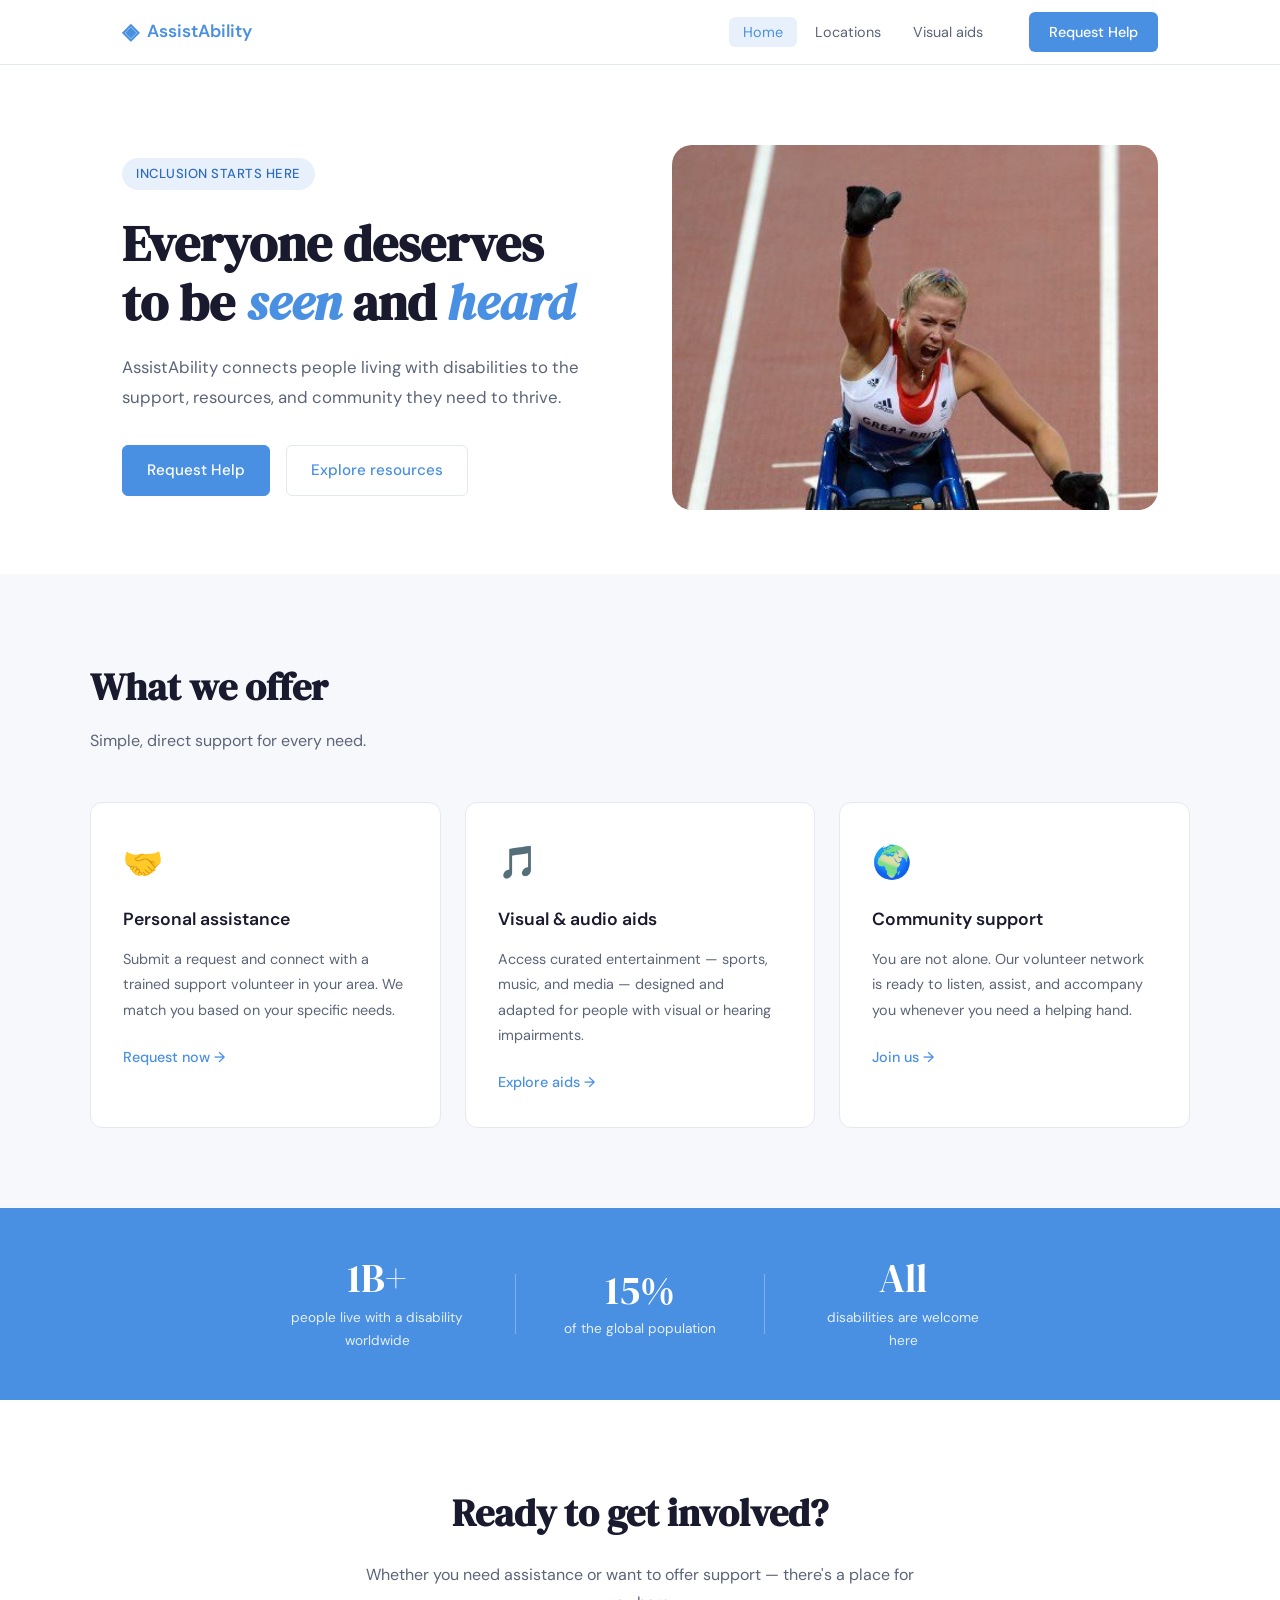
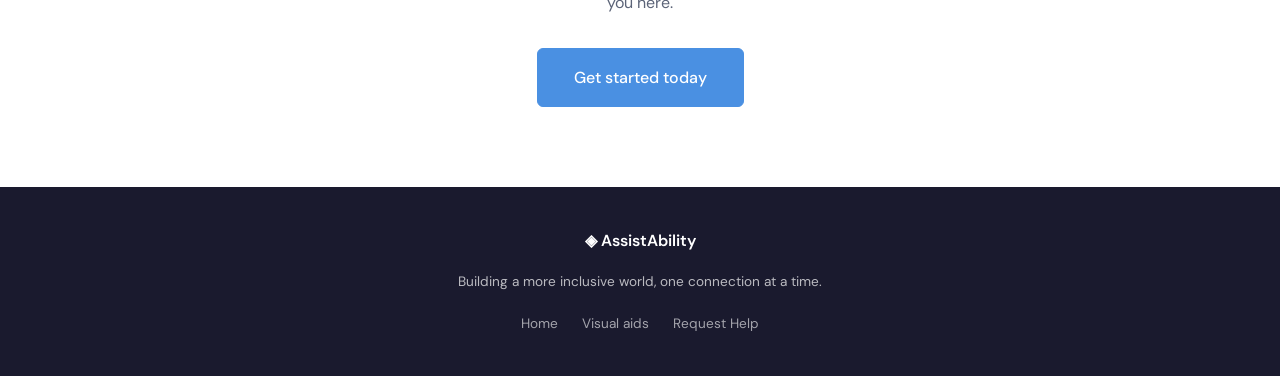
==== index.html @ 109595df "initial commit" ====
<!DOCTYPE html>
<html lang="en">
<head>
    <meta charset="UTF-8">
    <meta name="viewport" content="width=device-width, initial-scale=1.0">
    <title>AssistAbility — Building an inclusive world</title>
    <link rel="stylesheet" href="style.css">
    <link rel="preconnect" href="https://fonts.googleapis.com">
    <link rel="preconnect" href="https://fonts.gstatic.com" crossorigin>
    <link href="https://fonts.googleapis.com/css2?family=DM+Sans:wght@400;500;600&family=DM+Serif+Display&display=swap" rel="stylesheet">
</head>
<body>

    <!-- our top bar-->
    <nav class="navbar" aria-label="Main navigation">
        <div class="nav-inner">
            <a href="index.html" class="nav-logo" aria-label="AssistAbility home">
                <span class="logo-icon" aria-hidden="true">◈</span>
                <span>AssistAbility</span>
            </a>
            <ul class="nav-links" role="list">
                <li><a href="index.html" class="nav-link active" aria-current="page">Home</a></li>
                <li><a href="location.html" class="nav-link">Locations</a></li>
                <li><a href="visual aids.html" class="nav-link">Visual aids</a></li>
            </ul>
            <a href="request.html" class="nav-cta">Request Help</a>
        </div>
    </nav>

    <!-- Hero -->
    <header class="hero" role="banner">
        <div class="hero-inner">
            <div class="hero-badge" aria-label="Tagline">Inclusion starts here</div>
            <h1 class="hero-title">Everyone deserves<br>to be <em>seen</em> and <em>heard</em></h1>
            <p class="hero-subtitle">
                AssistAbility connects people living with disabilities to the support, 
                resources, and community they need to thrive.
            </p>
            <div class="hero-actions">
                <a href="request.html" class="btn btn-primary">Request Help</a>
                <a href="visual aids.html" class="btn btn-secondary">Explore resources</a>
            </div>
        </div>
        <div class="hero-image" aria-hidden="true">
            <img src="assets/images/Photo Gallery_ The Power of Disability.jfif" alt="Person with disability participating in sport" loading="lazy">
        </div>
    </header>

    <!-- What we offer -->
    <section class="section" aria-labelledby="services-heading">
        <div class="section-inner">
            <h2 id="services-heading" class="section-title">What we offer</h2>
            <p class="section-subtitle">Simple, direct support for every need.</p>

            <div class="cards-grid" role="list">

                <article class="card" role="listitem">
                    <div class="card-icon" aria-hidden="true">🤝</div>
                    <h3 class="card-title">Personal assistance</h3>
                    <p class="card-body">Submit a request and connect with a trained support volunteer in your area. We match you based on your specific needs.</p>
                    <a href="request.html" class="card-link" aria-label="Request personal assistance">Request now →</a>
                </article>

                <article class="card" role="listitem">
                    <div class="card-icon" aria-hidden="true">🎵</div>
                    <h3 class="card-title">Visual &amp; audio aids</h3>
                    <p class="card-body">Access curated entertainment — sports, music, and media — designed and adapted for people with visual or hearing impairments.</p>
                    <a href="visual aids.html" class="card-link" aria-label="Browse visual aids">Explore aids →</a>
                </article>

                <article class="card" role="listitem">
                    <div class="card-icon" aria-hidden="true">🌍</div>
                    <h3 class="card-title">Community support</h3>
                    <p class="card-body">You are not alone. Our volunteer network is ready to listen, assist, and accompany you whenever you need a helping hand.</p>
                    <a href="request.html" class="card-link" aria-label="Join the community">Join us →</a>
                </article>

            </div>
        </div>
    </section>

    <!-- Stats bar -->
    <section class="stats-bar" aria-label="Our impact">
        <div class="stats-inner">
            <div class="stat">
                <span class="stat-number" aria-label="1 billion people with disabilities worldwide">1B+</span>
                <span class="stat-label">people live with a disability worldwide</span>
            </div>
            <div class="stat-divider" aria-hidden="true"></div>
            <div class="stat">
                <span class="stat-number" aria-label="Over 15 percent of the world's population">15%</span>
                <span class="stat-label">of the global population</span>
            </div>
            <div class="stat-divider" aria-hidden="true"></div>
            <div class="stat">
                <span class="stat-number" aria-label="All disabilities matter">All</span>
                <span class="stat-label">disabilities are welcome here</span>
            </div>
        </div>
    </section>

    <!-- Call to action -->
    <section class="cta-section" aria-labelledby="cta-heading">
        <div class="cta-inner">
            <h2 id="cta-heading" class="cta-title">Ready to get involved?</h2>
            <p class="cta-body">Whether you need assistance or want to offer support — there's a place for you here.</p>
            <a href="request.html" class="btn btn-primary btn-large">Get started today</a>
        </div>
    </section>

    <!-- Footer -->
    <footer class="footer" role="contentinfo">
        <div class="footer-inner">
            <span class="footer-logo">◈ AssistAbility</span>
            <p class="footer-text">Building a more inclusive world, one connection at a time.</p>
            <nav aria-label="Footer navigation">
                <ul class="footer-links" role="list">
                    <li><a href="index.html">Home</a></li>
                    <li><a href="visual aids.html">Visual aids</a></li>
                    <li><a href="request.html">Request Help</a></li>
                </ul>
            </nav>
        </div>
    </footer>

</body>
</html>
---- style.css ----
*, *::before, *::after {
    box-sizing: border-box;
    margin: 0;
    padding: 0;
}

:root {
    --blue:       #4a90e2;
    --blue-dark:  #2d6abf;
    --blue-light: #e8f1fb;
    --text:       #1a1a2e;
    --text-muted: #5c6478;
    --text-light: #8892a4;
    --bg:         #ffffff;
    --bg-soft:    #f7f8fc;
    --bg-card:    #ffffff;
    --border:     #e4e8f0;
    --radius-sm:  6px;
    --radius-md:  12px;
    --radius-lg:  20px;
    --shadow-sm:  0 1px 3px rgba(0,0,0,0.06), 0 1px 2px rgba(0,0,0,0.04);
    --shadow-md:  0 4px 16px rgba(74,144,226,0.10);
    --font-body:  'DM Sans', sans-serif;
    --font-display: 'DM Serif Display', serif;
    --max-width:  1100px;
}

html {
    scroll-behavior: smooth;
}

body {
    font-family: var(--font-body);
    color: var(--text);
    background: var(--bg);
    line-height: 1.7;
    font-size: 16px;
    -webkit-font-smoothing: antialiased;
}

a {
    color: inherit;
    text-decoration: none;
}

ul {
    list-style: none;
}

img {
    max-width: 100%;
    display: block;
}

/* --- Navbar --- */
.navbar {
    position: sticky;
    top: 0;
    z-index: 100;
    background: rgba(255,255,255,0.92);
    backdrop-filter: blur(10px);
    -webkit-backdrop-filter: blur(10px);
    border-bottom: 1px solid var(--border);
}

.nav-inner {
    max-width: var(--max-width);
    margin: 0 auto;
    padding: 0 2rem;
    height: 64px;
    display: flex;
    align-items: center;
    gap: 2rem;
}

.nav-logo {
    display: flex;
    align-items: center;
    gap: 8px;
    font-weight: 600;
    font-size: 1.1rem;
    color: var(--blue);
    white-space: nowrap;
}

.logo-icon {
    font-size: 1.4rem;
}

.nav-links {
    display: flex;
    gap: 0.25rem;
    margin-left: auto;
}

.nav-link {
    padding: 6px 14px;
    border-radius: var(--radius-sm);
    font-size: 0.9rem;
    color: var(--text-muted);
    transition: color 0.2s, background 0.2s;
}

.nav-link:hover,
.nav-link.active {
    color: var(--blue);
    background: var(--blue-light);
}

.nav-cta {
    padding: 8px 20px;
    background: var(--blue);
    color: #fff;
    border-radius: var(--radius-sm);
    font-size: 0.9rem;
    font-weight: 500;
    transition: background 0.2s, transform 0.15s;
    white-space: nowrap;
}

.nav-cta:hover {
    background: var(--blue-dark);
    transform: translateY(-1px);
}

/* --- Hero --- */
.hero {
    max-width: var(--max-width);
    margin: 0 auto;
    padding: 5rem 2rem 4rem;
    display: grid;
    grid-template-columns: 1fr 1fr;
    gap: 4rem;
    align-items: center;
}

.hero-badge {
    display: inline-block;
    background: var(--blue-light);
    color: var(--blue-dark);
    font-size: 0.82rem;
    font-weight: 500;
    padding: 5px 14px;
    border-radius: 100px;
    margin-bottom: 1.5rem;
    letter-spacing: 0.04em;
    text-transform: uppercase;
}

.hero-title {
    font-family: var(--font-display);
    font-size: clamp(2.4rem, 4vw, 3.4rem);
    line-height: 1.15;
    color: var(--text);
    margin-bottom: 1.25rem;
}

.hero-title em {
    font-style: italic;
    color: var(--blue);
}

.hero-subtitle {
    font-size: 1.05rem;
    color: var(--text-muted);
    max-width: 480px;
    margin-bottom: 2rem;
    line-height: 1.8;
}

.hero-actions {
    display: flex;
    gap: 1rem;
    flex-wrap: wrap;
}

.hero-image {
    border-radius: var(--radius-lg);
    overflow: hidden;
    aspect-ratio: 4/3;
    background: var(--bg-soft);
}

.hero-image img {
    width: 100%;
    height: 100%;
    object-fit: cover;
    object-position: center top;
}

/* --- Buttons --- */
.btn {
    display: inline-block;
    padding: 12px 24px;
    border-radius: var(--radius-sm);
    font-size: 0.95rem;
    font-weight: 500;
    font-family: var(--font-body);
    cursor: pointer;
    transition: background 0.2s, transform 0.15s, box-shadow 0.2s;
    border: 1.5px solid transparent;
}

.btn:focus-visible {
    outline: 3px solid var(--blue);
    outline-offset: 3px;
}

.btn-primary {
    background: var(--blue);
    color: #fff;
    border-color: var(--blue);
}

.btn-primary:hover {
    background: var(--blue-dark);
    border-color: var(--blue-dark);
    transform: translateY(-1px);
    box-shadow: var(--shadow-md);
}

.btn-secondary {
    background: transparent;
    color: var(--blue);
    border-color: var(--border);
}

.btn-secondary:hover {
    background: var(--blue-light);
    border-color: var(--blue);
}

.btn-large {
    padding: 15px 36px;
    font-size: 1rem;
}

/* --- Sections --- */
.section {
    background: var(--bg-soft);
    padding: 5rem 2rem;
}

.section-inner {
    max-width: var(--max-width);
    margin: 0 auto;
}

.section-title {
    font-family: var(--font-display);
    font-size: clamp(1.8rem, 3vw, 2.5rem);
    margin-bottom: 0.5rem;
    color: var(--text);
}

.section-subtitle {
    color: var(--text-muted);
    font-size: 1rem;
    margin-bottom: 3rem;
}

/* --- Cards --- */
.cards-grid {
    display: grid;
    grid-template-columns: repeat(auto-fit, minmax(280px, 1fr));
    gap: 1.5rem;
}

.card {
    background: var(--bg-card);
    border: 1px solid var(--border);
    border-radius: var(--radius-md);
    padding: 2rem;
    transition: transform 0.2s, box-shadow 0.2s;
}

.card:hover {
    transform: translateY(-3px);
    box-shadow: var(--shadow-md);
}

.card-icon {
    font-size: 2rem;
    margin-bottom: 1rem;
    display: block;
}

.card-title {
    font-size: 1.1rem;
    font-weight: 600;
    margin-bottom: 0.75rem;
    color: var(--text);
}

.card-body {
    font-size: 0.9rem;
    color: var(--text-muted);
    line-height: 1.75;
    margin-bottom: 1.25rem;
}

.card-link {
    font-size: 0.9rem;
    font-weight: 500;
    color: var(--blue);
    transition: gap 0.2s;
}

.card-link:hover {
    text-decoration: underline;
}

/* --- Stats bar --- */
.stats-bar {
    background: var(--blue);
    padding: 3rem 2rem;
}

.stats-inner {
    max-width: var(--max-width);
    margin: 0 auto;
    display: flex;
    align-items: center;
    justify-content: center;
    gap: 3rem;
    flex-wrap: wrap;
}

.stat {
    text-align: center;
    color: #fff;
}

.stat-number {
    display: block;
    font-family: var(--font-display);
    font-size: 2.5rem;
    line-height: 1.1;
    margin-bottom: 0.35rem;
}

.stat-label {
    font-size: 0.85rem;
    opacity: 0.85;
    max-width: 180px;
    display: block;
}

.stat-divider {
    width: 1px;
    height: 60px;
    background: rgba(255,255,255,0.3);
}

/* --- CTA section --- */
.cta-section {
    padding: 5rem 2rem;
    text-align: center;
}

.cta-inner {
    max-width: 560px;
    margin: 0 auto;
}

.cta-title {
    font-family: var(--font-display);
    font-size: clamp(1.8rem, 3vw, 2.4rem);
    margin-bottom: 1rem;
    color: var(--text);
}

.cta-body {
    color: var(--text-muted);
    margin-bottom: 2rem;
    font-size: 1rem;
}

/* --- Footer --- */
.footer {
    background: var(--text);
    color: rgba(255,255,255,0.7);
    padding: 2.5rem 2rem;
}

.footer-inner {
    max-width: var(--max-width);
    margin: 0 auto;
    display: flex;
    flex-direction: column;
    align-items: center;
    gap: 1rem;
    text-align: center;
}

.footer-logo {
    color: #fff;
    font-weight: 600;
    font-size: 1rem;
}

.footer-text {
    font-size: 0.85rem;
}

.footer-links {
    display: flex;
    gap: 1.5rem;
}

.footer-links a {
    font-size: 0.85rem;
    color: rgba(255,255,255,0.6);
    transition: color 0.2s;
}

.footer-links a:hover {
    color: #fff;
}

/* --- Responsive --- */
@media (max-width: 768px) {
    .hero {
        grid-template-columns: 1fr;
        padding: 3rem 1.5rem;
        gap: 2.5rem;
    }

    .hero-image {
        order: -1;
        aspect-ratio: 16/9;
    }

    .nav-links {
        display: none;
    }

    .stats-inner {
        gap: 2rem;
    }

    .stat-divider {
        display: none;
    }

    .section,
    .cta-section {
        padding: 3rem 1.5rem;
    }
}

@media (max-width: 480px) {
    .nav-inner {
        padding: 0 1rem;
    }

    .hero-actions {
        flex-direction: column;
    }

    .btn {
        width: 100%;
        text-align: center;
    }
}
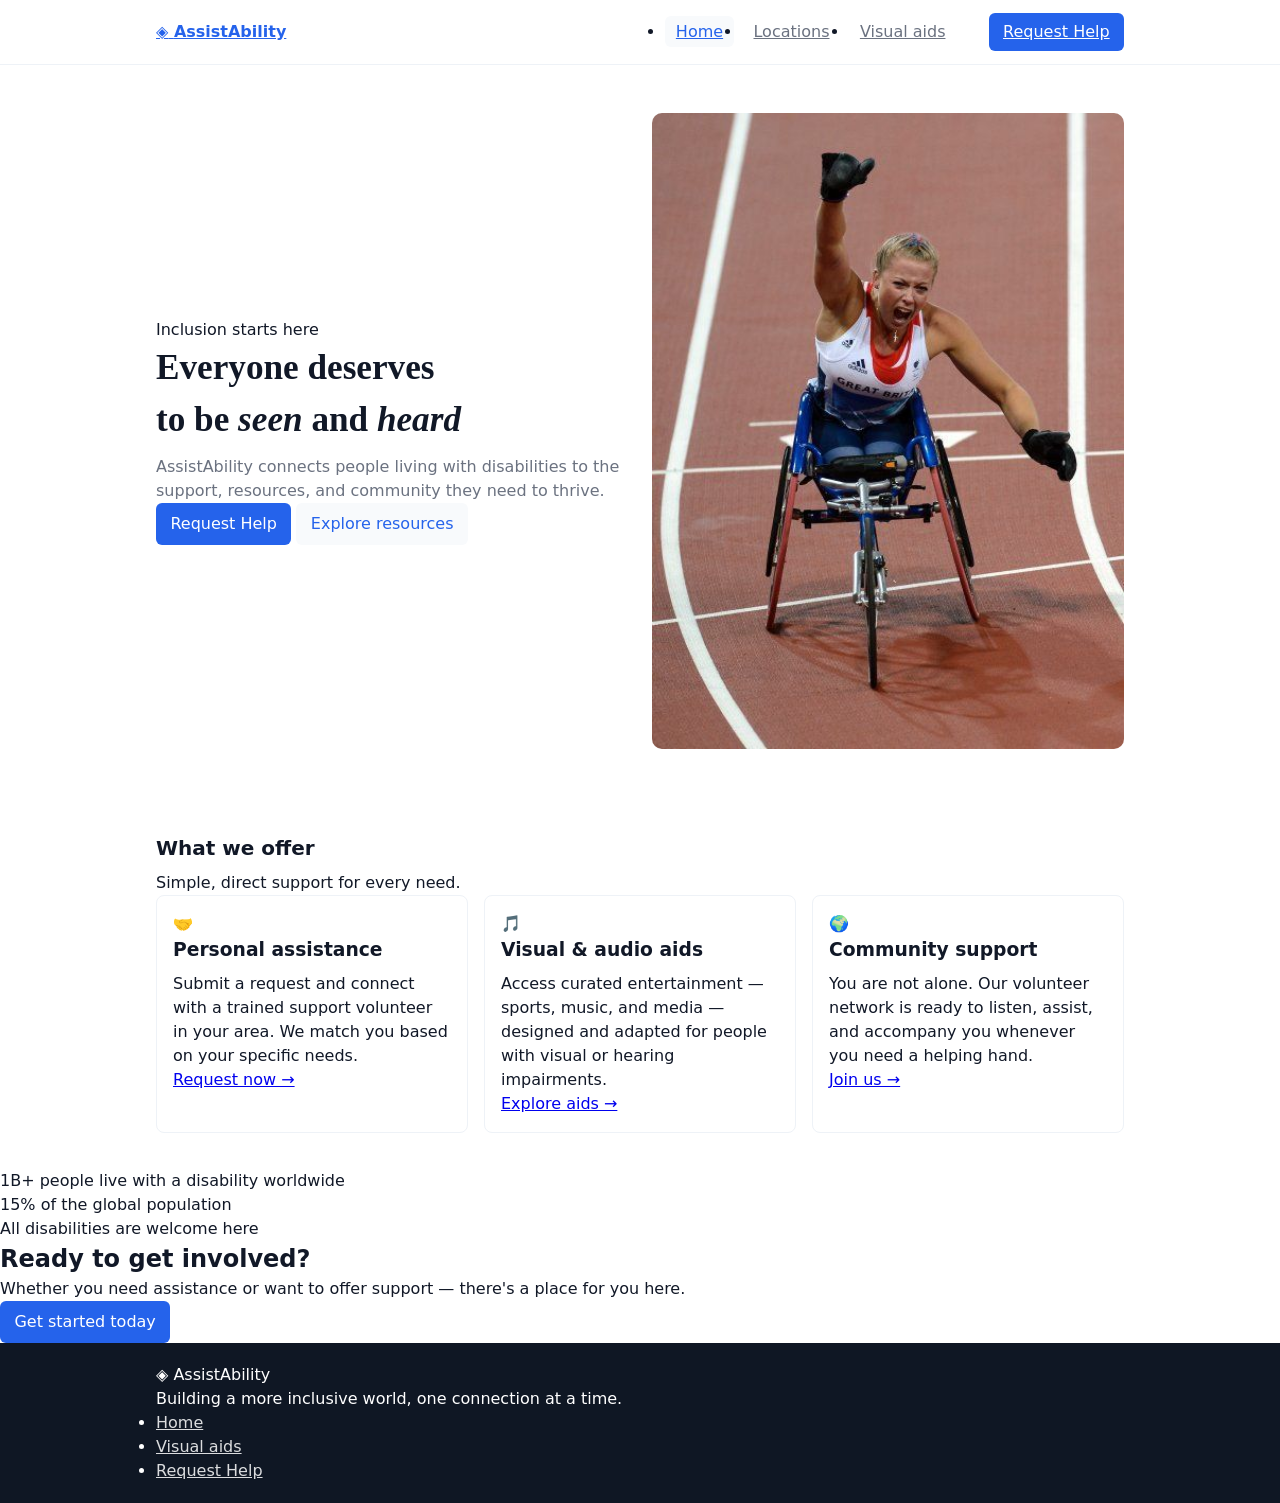
==== commit 071e5086: "update to the assistability" ====
--- a/index.html
+++ b/index.html
@@ -4,7 +4,7 @@
     <meta charset="UTF-8">
     <meta name="viewport" content="width=device-width, initial-scale=1.0">
     <title>AssistAbility — Building an inclusive world</title>
-    <link rel="stylesheet" href="style.css">
+    <link rel="stylesheet" href="/css/style.css">
     <link rel="preconnect" href="https://fonts.googleapis.com">
     <link rel="preconnect" href="https://fonts.gstatic.com" crossorigin>
     <link href="https://fonts.googleapis.com/css2?family=DM+Sans:wght@400;500;600&family=DM+Serif+Display&display=swap" rel="stylesheet">
--- a/css/style.css
+++ b/css/style.css
@@ -0,0 +1,93 @@
+/* Simple, tidy stylesheet for classroom use */
+* { box-sizing: border-box; margin: 0; padding: 0 }
+html, body { height: 100% }
+
+:root {
+  --primary: #2563eb; /* blue */
+  --text: #111827;
+  --muted: #6b7280;
+  --bg: #ffffff;
+  --surface: #f8fafc;
+  --radius: 8px;
+  --max-width: 1000px;
+}
+
+body {
+  font-family: system-ui, -apple-system, 'Segoe UI', Roboto, Arial, sans-serif;
+  color: var(--text);
+  background: var(--bg);
+  line-height: 1.5;
+  font-size: 16px;
+}
+
+/* Containers */
+.nav-inner, .section-inner, .footer-inner { max-width: var(--max-width); margin: 0 auto; padding: 0 1rem }
+
+/* Navbar */
+.navbar { background: var(--bg); border-bottom: 1px solid #eef2f7 }
+.nav-inner { height: 64px; display: flex; align-items: center; gap: 1rem }
+.nav-logo { font-weight: 700; color: var(--primary) }
+.nav-links { margin-left: auto; display: flex; gap: .5rem }
+.nav-link { padding: .35rem .7rem; border-radius: 6px; color: var(--muted) }
+.nav-link:hover, .nav-link.active { color: var(--primary); background: var(--surface) }
+.nav-cta { margin-left: 1rem; padding: .45rem .9rem; background: var(--primary); color: #fff; border-radius: 6px }
+
+/* Hero */
+.hero { max-width: var(--max-width); margin: 0 auto; padding: 3rem 1rem; display: grid; grid-template-columns: 1fr 1fr; gap: 1.5rem; align-items: center }
+.hero-title { font-family: Georgia, 'Times New Roman', serif; font-size: 2.2rem; margin-bottom: .5rem }
+.hero-subtitle { color: var(--muted); max-width: 480px }
+.hero-image img { width: 100%; border-radius: 10px; display: block }
+
+/* Cards / grids */
+.cards-grid, .video-grid, .loc-grid { display: grid; grid-template-columns: repeat(auto-fit, minmax(240px, 1fr)); gap: 1rem }
+.card, .video-card, .loc-card { background: #fff; border: 1px solid #eef2f7; border-radius: var(--radius); padding: 1rem }
+.card-title, .video-title { font-weight: 600; margin-bottom: .5rem }
+
+/* Buttons */
+.btn { display: inline-block; padding: .55rem .9rem; border-radius: 6px; background: var(--surface); color: var(--primary); text-decoration: none }
+.btn-primary { background: var(--primary); color: #fff }
+
+/* Sections */
+.section { padding: 2.25rem 0 }
+.section-title { font-size: 1.25rem; font-weight: 700; margin-bottom: .5rem }
+
+/* Forms */
+.form-container { max-width: 520px; margin: 0 auto }
+label { display: block; margin-bottom: .4rem; font-size: .95rem }
+input[type=text], input[type=email], select, textarea { width: 100%; padding: .6rem; border: 1px solid #e6eef8; border-radius: 6px; background: #fff }
+textarea { min-height: 110px; resize: vertical }
+.form-row { display: grid; grid-template-columns: 1fr 1fr; gap: 1rem }
+
+/* Request page split layout: image left, form right */
+.request-split { display: grid; grid-template-columns: 1fr 1fr; gap: 0; min-height: calc(100vh - 64px); }
+.request-panel-left { background: var(--surface); padding: 1.5rem; display: flex; flex-direction: column; justify-content: center; gap: 1rem }
+.panel-image-wrap { width: 100%; height: 320px; overflow: hidden; border-radius: 8px }
+.panel-image-wrap img { width: 100%; height: 100%; object-fit: cover; display: block }
+.panel-content { padding-top: .6rem }
+.request-panel-right { display: flex; align-items: center; padding: 2rem }
+
+
+/* Table */
+.alphabet-table { width: 100%; border-collapse: collapse; border: 1px solid #eef2f7 }
+.alphabet-table th, .alphabet-table td { padding: .6rem; border-bottom: 1px solid #eef2f7 }
+.table-center { text-align: center }
+
+/* Map embed on locations page */
+.map-wrap { width: 100%; height: 540px; border-radius: 12px; overflow: hidden; border: 1px solid #eef2f7; background: var(--surface); margin-bottom: 1.5rem }
+.map-wrap iframe { width: 100%; height: 100%; border: none; display: block }
+
+/* Footer */
+.footer { background: #0f1724; color: #fff; padding: 1.25rem 0 }
+.footer a { color: rgba(255,255,255,0.85) }
+
+/* Responsive */
+@media (max-width: 768px) {
+  .hero { grid-template-columns: 1fr }
+  .form-row { grid-template-columns: 1fr }
+  .nav-links { display: none }
+  .map-wrap { height: 320px }
+  /* Stack request page panels on small screens */
+  .request-split { grid-template-columns: 1fr }
+  .panel-image-wrap { height: 200px }
+}
+
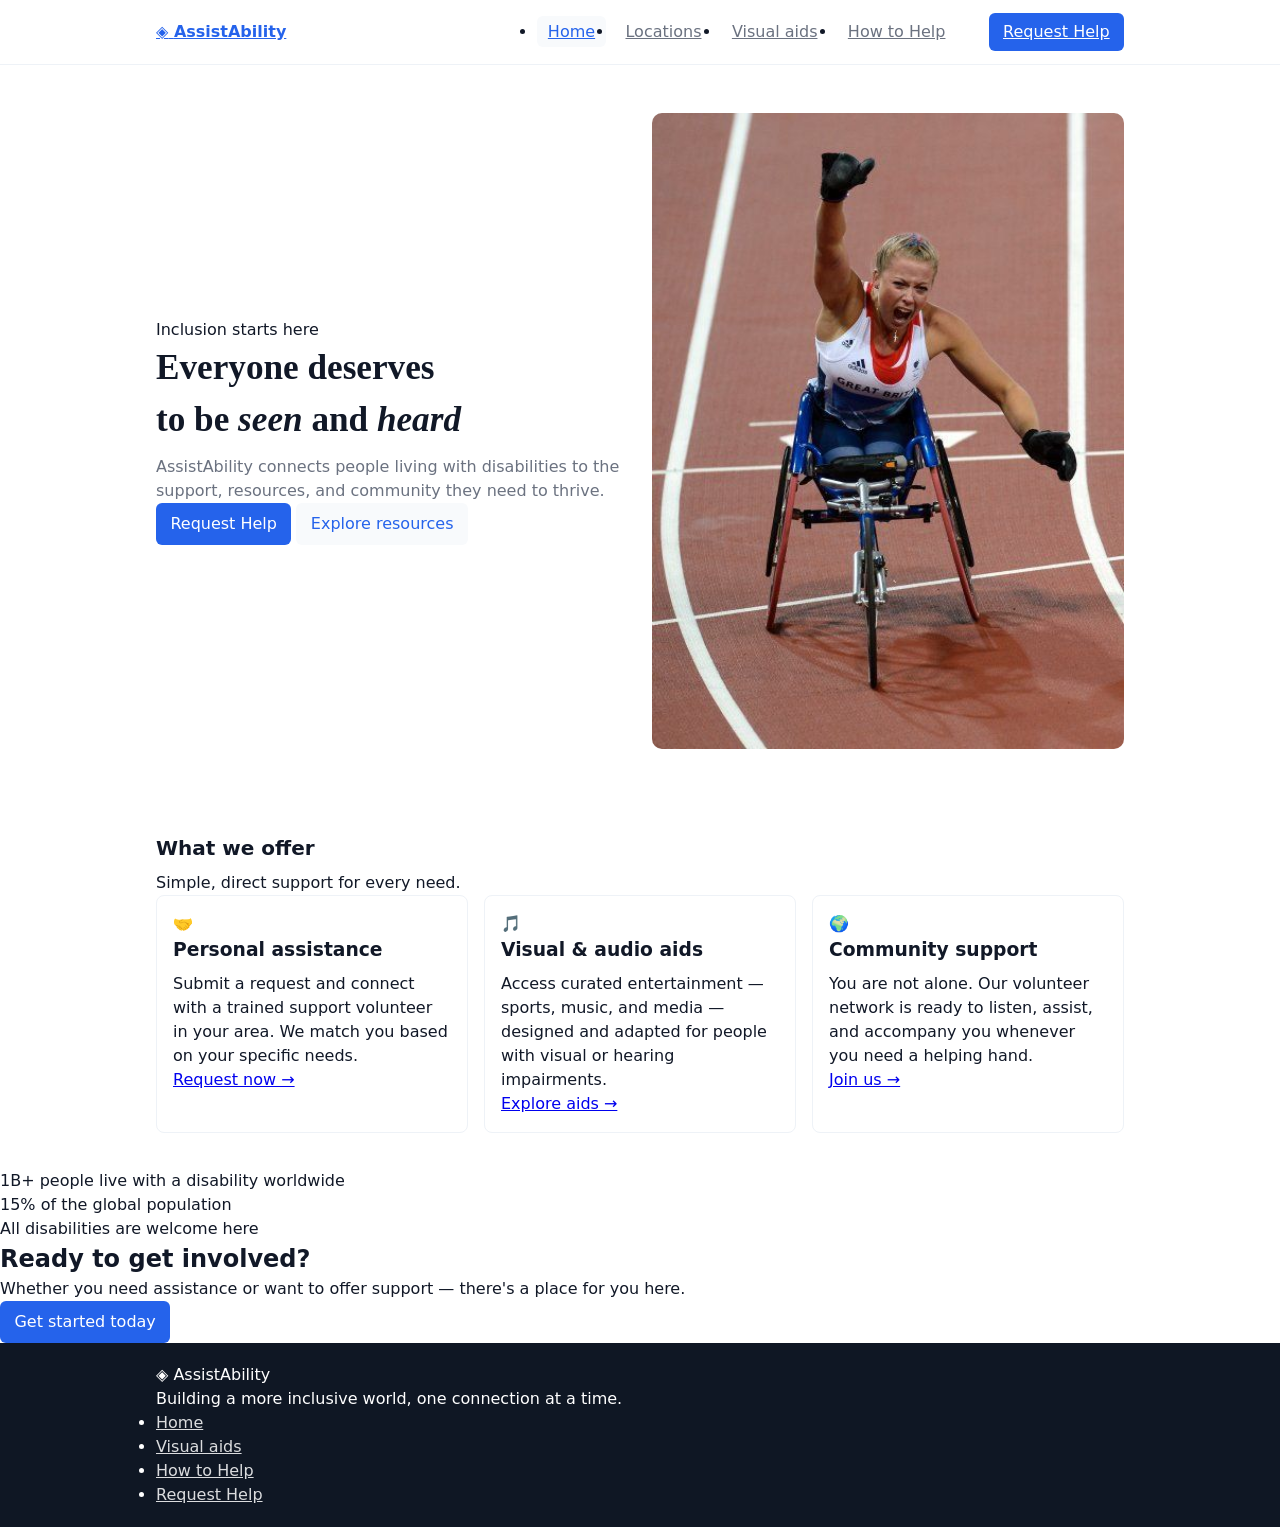
==== commit 8689915f: "new support guide page" ====
--- a/index.html
+++ b/index.html
@@ -20,10 +20,11 @@
             </a>
             <ul class="nav-links" role="list">
                 <li><a href="index.html" class="nav-link active" aria-current="page">Home</a></li>
-                <li><a href="location.html" class="nav-link">Locations</a></li>
-                <li><a href="visual aids.html" class="nav-link">Visual aids</a></li>
+                <li><a href="pages/location.html" class="nav-link">Locations</a></li>
+                <li><a href="pages/visual aids.html" class="nav-link">Visual aids</a></li>
+                <li><a href="pages/support-guide.html" class="nav-link">How to Help</a></li>
             </ul>
-            <a href="request.html" class="nav-cta">Request Help</a>
+            <a href="pages/request.html" class="nav-cta">Request Help</a>
         </div>
     </nav>
 
@@ -37,8 +38,8 @@
                 resources, and community they need to thrive.
             </p>
             <div class="hero-actions">
-                <a href="request.html" class="btn btn-primary">Request Help</a>
-                <a href="visual aids.html" class="btn btn-secondary">Explore resources</a>
+                <a href="pages/request.html" class="btn btn-primary">Request Help</a>
+                <a href="pages/visual aids.html" class="btn btn-secondary">Explore resources</a>
             </div>
         </div>
         <div class="hero-image" aria-hidden="true">
@@ -58,21 +59,21 @@
                     <div class="card-icon" aria-hidden="true">🤝</div>
                     <h3 class="card-title">Personal assistance</h3>
                     <p class="card-body">Submit a request and connect with a trained support volunteer in your area. We match you based on your specific needs.</p>
-                    <a href="request.html" class="card-link" aria-label="Request personal assistance">Request now →</a>
+                    <a href="pages/request.html" class="card-link" aria-label="Request personal assistance">Request now →</a>
                 </article>
 
                 <article class="card" role="listitem">
                     <div class="card-icon" aria-hidden="true">🎵</div>
                     <h3 class="card-title">Visual &amp; audio aids</h3>
                     <p class="card-body">Access curated entertainment — sports, music, and media — designed and adapted for people with visual or hearing impairments.</p>
-                    <a href="visual aids.html" class="card-link" aria-label="Browse visual aids">Explore aids →</a>
+                    <a href="pages/visual aids.html" class="card-link" aria-label="Browse visual aids">Explore aids →</a>
                 </article>
 
                 <article class="card" role="listitem">
                     <div class="card-icon" aria-hidden="true">🌍</div>
                     <h3 class="card-title">Community support</h3>
                     <p class="card-body">You are not alone. Our volunteer network is ready to listen, assist, and accompany you whenever you need a helping hand.</p>
-                    <a href="request.html" class="card-link" aria-label="Join the community">Join us →</a>
+                    <a href="pages/request.html" class="card-link" aria-label="Join the community">Join us →</a>
                 </article>
 
             </div>
@@ -104,7 +105,7 @@
         <div class="cta-inner">
             <h2 id="cta-heading" class="cta-title">Ready to get involved?</h2>
             <p class="cta-body">Whether you need assistance or want to offer support — there's a place for you here.</p>
-            <a href="request.html" class="btn btn-primary btn-large">Get started today</a>
+            <a href="pages/request.html" class="btn btn-primary btn-large">Get started today</a>
         </div>
     </section>
 
@@ -116,8 +117,9 @@
             <nav aria-label="Footer navigation">
                 <ul class="footer-links" role="list">
                     <li><a href="index.html">Home</a></li>
-                    <li><a href="visual aids.html">Visual aids</a></li>
-                    <li><a href="request.html">Request Help</a></li>
+                    <li><a href="pages/visual aids.html">Visual aids</a></li>
+                    <li><a href="pages/support-guide.html">How to Help</a></li>
+                    <li><a href="pages/request.html">Request Help</a></li>
                 </ul>
             </nav>
         </div>
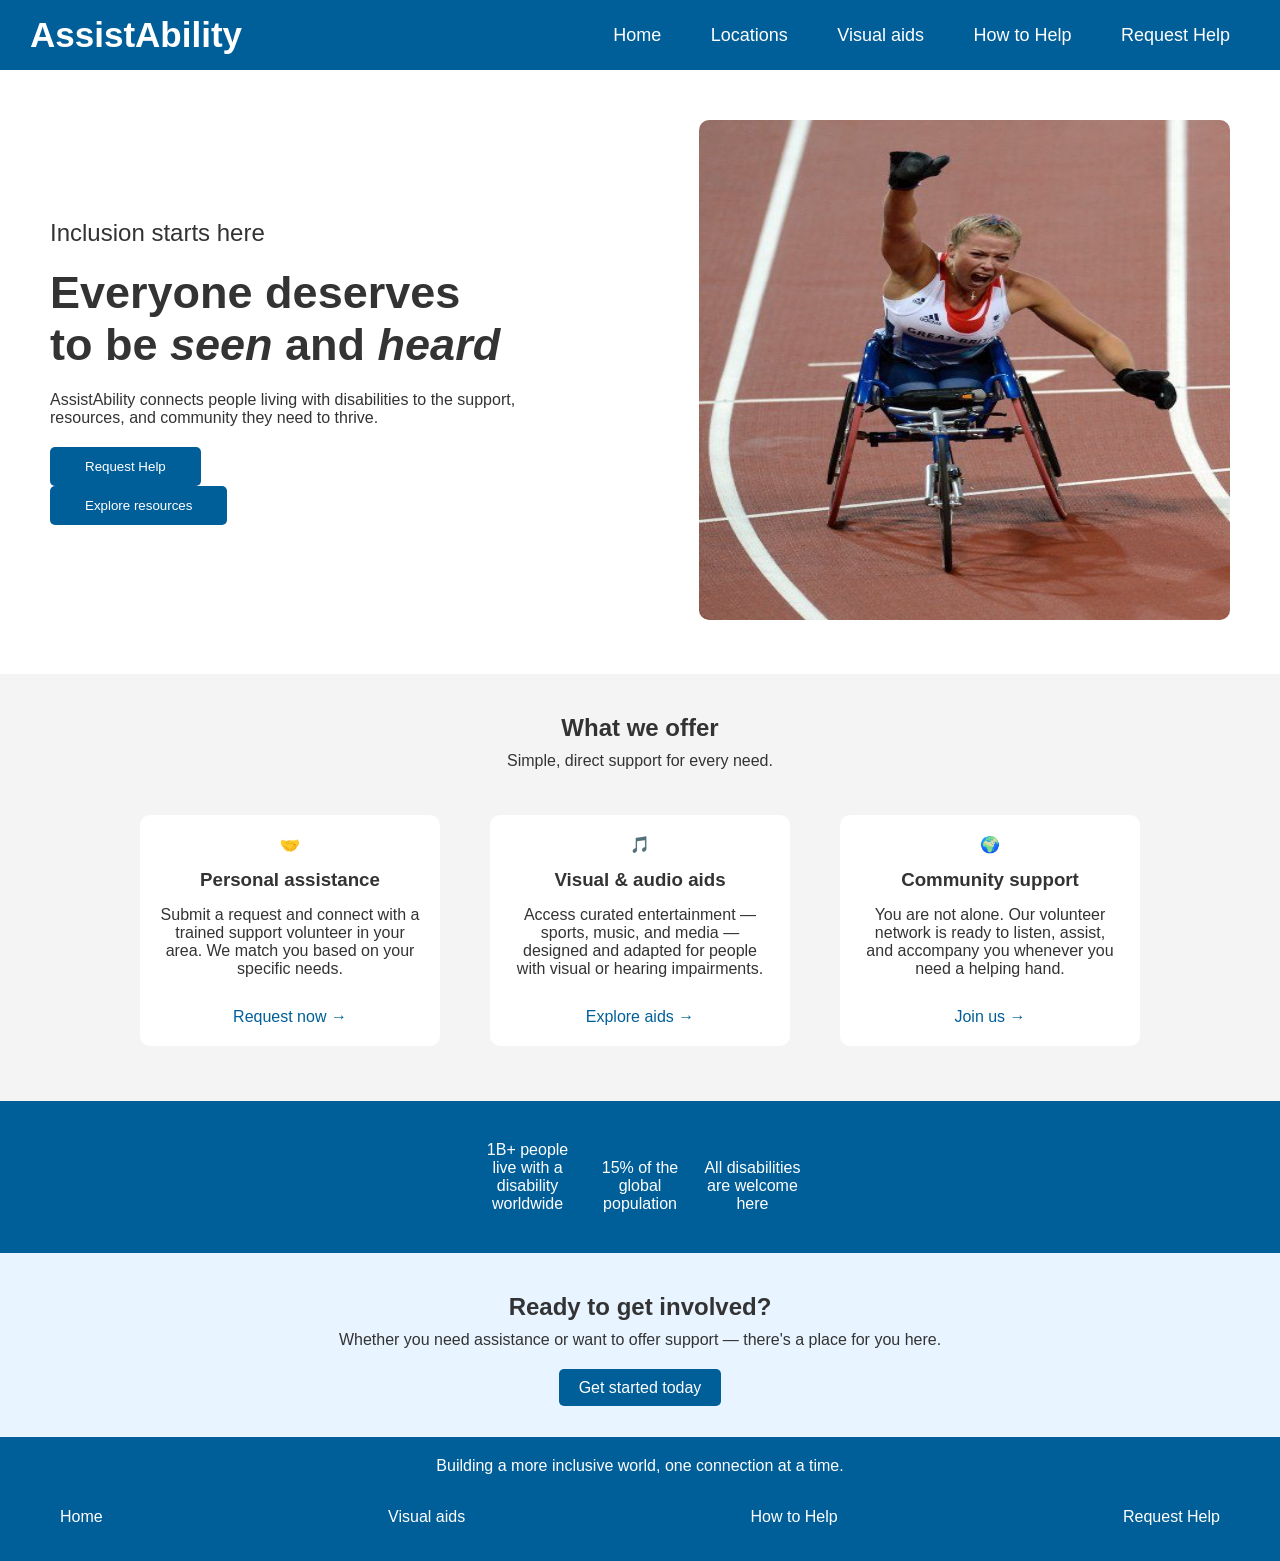
==== commit 3c7d78cc: "css adjustments" ====
--- a/index.html
+++ b/index.html
@@ -1,129 +1,112 @@
 <!DOCTYPE html>
 <html lang="en">
-<head>
-    <meta charset="UTF-8">
+    <head>
+        <meta charset="UTF-8">
     <meta name="viewport" content="width=device-width, initial-scale=1.0">
-    <title>AssistAbility — Building an inclusive world</title>
-    <link rel="stylesheet" href="/css/style.css">
-    <link rel="preconnect" href="https://fonts.googleapis.com">
-    <link rel="preconnect" href="https://fonts.gstatic.com" crossorigin>
-    <link href="https://fonts.googleapis.com/css2?family=DM+Sans:wght@400;500;600&family=DM+Serif+Display&display=swap" rel="stylesheet">
-</head>
+        <title>AssistAblity— Building an inclusive world</title>
+        <link rel="stylesheet" href="/css/style.css">
+        <script src="javascript/myjavascript.js"></script>
+    </head>
 <body>
+   <nav>
 
-    <!-- our top bar-->
-    <nav class="navbar" aria-label="Main navigation">
-        <div class="nav-inner">
-            <a href="index.html" class="nav-logo" aria-label="AssistAbility home">
-                <span class="logo-icon" aria-hidden="true">◈</span>
-                <span>AssistAbility</span>
-            </a>
-            <ul class="nav-links" role="list">
-                <li><a href="index.html" class="nav-link active" aria-current="page">Home</a></li>
-                <li><a href="pages/location.html" class="nav-link">Locations</a></li>
-                <li><a href="pages/visual aids.html" class="nav-link">Visual aids</a></li>
-                <li><a href="pages/support-guide.html" class="nav-link">How to Help</a></li>
-            </ul>
-            <a href="pages/request.html" class="nav-cta">Request Help</a>
-        </div>
-    </nav>
+    <div class="logo">
+        <a href="index.html"><span>AssistAbility</span></a>
+    </div>
 
-    <!-- Hero -->
-    <header class="hero" role="banner">
-        <div class="hero-inner">
-            <div class="hero-badge" aria-label="Tagline">Inclusion starts here</div>
-            <h1 class="hero-title">Everyone deserves<br>to be <em>seen</em> and <em>heard</em></h1>
-            <p class="hero-subtitle">
+    <div class="menu">
+        <a href="index.html">Home</a>
+        <a href="pages/location.html">Locations</a>
+        <a href="pages/visual aids.html">Visual aids</a>
+        <a href="pages/support-guide.html">How to Help</a>
+        <a href="pages/request.html">Request Help</a>
+    </div>
+
+</nav>
+    <header>
+        <div>
+            <div style="font-family:Impact, Haettenschweiler, 'Arial Narrow Bold', sans-serif;font-size:x-large;">Inclusion starts here</div>
+            <h1>Everyone deserves<br>to be <em>seen</em> and <em>heard</em></h1>
+            <p>
                 AssistAbility connects people living with disabilities to the support, 
                 resources, and community they need to thrive.
             </p>
-            <div class="hero-actions">
-                <a href="pages/request.html" class="btn btn-primary">Request Help</a>
-                <a href="pages/visual aids.html" class="btn btn-secondary">Explore resources</a>
+            <div>
+                <button><a href="pages/request.html">Request Help</a></button>
+                <button><a href="pages/visual aids.html">Explore resources</a></button>
             </div>
         </div>
-        <div class="hero-image" aria-hidden="true">
-            <img src="assets/images/Photo Gallery_ The Power of Disability.jfif" alt="Person with disability participating in sport" loading="lazy">
+        <div>
+            <img src="assets/images/Photo Gallery_ The Power of Disability.jfif" alt="Person with disability participating in sport" height="500px" width="500px">
         </div>
     </header>
+    <section>
+        <div>
+            <h2>What we offer</h2>
+            <p>Simple, direct support for every need.</p>
 
-    <!-- What we offer -->
-    <section class="section" aria-labelledby="services-heading">
-        <div class="section-inner">
-            <h2 id="services-heading" class="section-title">What we offer</h2>
-            <p class="section-subtitle">Simple, direct support for every need.</p>
+            <div class="cards">
 
-            <div class="cards-grid" role="list">
-
-                <article class="card" role="listitem">
-                    <div class="card-icon" aria-hidden="true">🤝</div>
-                    <h3 class="card-title">Personal assistance</h3>
-                    <p class="card-body">Submit a request and connect with a trained support volunteer in your area. We match you based on your specific needs.</p>
-                    <a href="pages/request.html" class="card-link" aria-label="Request personal assistance">Request now →</a>
+                <article>
+                    <div>🤝</div>
+                    <h3>Personal assistance</h3>
+                    <p>Submit a request and connect with a trained support volunteer in your area. We match you based on your specific needs.</p>
+                    <a href="pages/request.html">Request now →</a>
                 </article>
 
-                <article class="card" role="listitem">
-                    <div class="card-icon" aria-hidden="true">🎵</div>
-                    <h3 class="card-title">Visual &amp; audio aids</h3>
-                    <p class="card-body">Access curated entertainment — sports, music, and media — designed and adapted for people with visual or hearing impairments.</p>
-                    <a href="pages/visual aids.html" class="card-link" aria-label="Browse visual aids">Explore aids →</a>
+                <article>
+                    <div>🎵</div>
+                    <h3>Visual &amp; audio aids</h3>
+                    <p>Access curated entertainment — sports, music, and media — designed and adapted for people with visual or hearing impairments.</p>
+                    <a href="pages/visual aids.html">Explore aids →</a>
                 </article>
 
-                <article class="card" role="listitem">
-                    <div class="card-icon" aria-hidden="true">🌍</div>
-                    <h3 class="card-title">Community support</h3>
-                    <p class="card-body">You are not alone. Our volunteer network is ready to listen, assist, and accompany you whenever you need a helping hand.</p>
-                    <a href="pages/request.html" class="card-link" aria-label="Join the community">Join us →</a>
+                <article>
+                    <div>🌍</div>
+                    <h3>Community support</h3>
+                    <p>You are not alone. Our volunteer network is ready to listen, assist, and accompany you whenever you need a helping hand.</p>
+                    <a href="pages/request.html">Join us →</a>
                 </article>
 
             </div>
         </div>
     </section>
 
-    <!-- Stats bar -->
-    <section class="stats-bar" aria-label="Our impact">
-        <div class="stats-inner">
-            <div class="stat">
-                <span class="stat-number" aria-label="1 billion people with disabilities worldwide">1B+</span>
-                <span class="stat-label">people live with a disability worldwide</span>
+    <section class="stats">
+        <div>
+            <div>
+                <span>1B+</span>
+                <span>people live with a disability worldwide</span>
             </div>
-            <div class="stat-divider" aria-hidden="true"></div>
-            <div class="stat">
-                <span class="stat-number" aria-label="Over 15 percent of the world's population">15%</span>
-                <span class="stat-label">of the global population</span>
+            <div>
+                <span>15%</span>
+                <span>of the global population</span>
             </div>
-            <div class="stat-divider" aria-hidden="true"></div>
-            <div class="stat">
-                <span class="stat-number" aria-label="All disabilities matter">All</span>
-                <span class="stat-label">disabilities are welcome here</span>
+            <div>
+                <span>All</span>
+                <span>disabilities are welcome here</span>
             </div>
         </div>
     </section>
-
-    <!-- Call to action -->
-    <section class="cta-section" aria-labelledby="cta-heading">
-        <div class="cta-inner">
-            <h2 id="cta-heading" class="cta-title">Ready to get involved?</h2>
-            <p class="cta-body">Whether you need assistance or want to offer support — there's a place for you here.</p>
-            <a href="pages/request.html" class="btn btn-primary btn-large">Get started today</a>
+    <section class="last">
+        <div>
+            <h2>Ready to get involved?</h2>
+            <p>Whether you need assistance or want to offer support — there's a place for you here.</p>
+            <a href="pages/request.html">Get started today</a>
         </div>
     </section>
 
-    <!-- Footer -->
-    <footer class="footer" role="contentinfo">
-        <div class="footer-inner">
-            <span class="footer-logo">◈ AssistAbility</span>
-            <p class="footer-text">Building a more inclusive world, one connection at a time.</p>
-            <nav aria-label="Footer navigation">
-                <ul class="footer-links" role="list">
-                    <li><a href="index.html">Home</a></li>
-                    <li><a href="pages/visual aids.html">Visual aids</a></li>
-                    <li><a href="pages/support-guide.html">How to Help</a></li>
-                    <li><a href="pages/request.html">Request Help</a></li>
-                </ul>
+    <footer>
+        <div>
+            <p>Building a more inclusive world, one connection at a time.</p><br/>
+            <nav>
+                    <a href="index.html">Home</a>
+                    <a href="pages/visual aids.html">Visual aids</a>
+                    <a href="pages/support-guide.html">How to Help</a>
+                    <a href="pages/request.html">Request Help</a>
+                
             </nav>
         </div>
     </footer>
-
 </body>
 </html>
--- a/css/style.css
+++ b/css/style.css
@@ -1,93 +1,279 @@
-/* Simple, tidy stylesheet for classroom use */
-* { box-sizing: border-box; margin: 0; padding: 0 }
-html, body { height: 100% }
-
-:root {
-  --primary: #2563eb; /* blue */
-  --text: #111827;
-  --muted: #6b7280;
-  --bg: #ffffff;
-  --surface: #f8fafc;
-  --radius: 8px;
-  --max-width: 1000px;
-}
-
-body {
-  font-family: system-ui, -apple-system, 'Segoe UI', Roboto, Arial, sans-serif;
-  color: var(--text);
-  background: var(--bg);
-  line-height: 1.5;
-  font-size: 16px;
-}
-
-/* Containers */
-.nav-inner, .section-inner, .footer-inner { max-width: var(--max-width); margin: 0 auto; padding: 0 1rem }
-
-/* Navbar */
-.navbar { background: var(--bg); border-bottom: 1px solid #eef2f7 }
-.nav-inner { height: 64px; display: flex; align-items: center; gap: 1rem }
-.nav-logo { font-weight: 700; color: var(--primary) }
-.nav-links { margin-left: auto; display: flex; gap: .5rem }
-.nav-link { padding: .35rem .7rem; border-radius: 6px; color: var(--muted) }
-.nav-link:hover, .nav-link.active { color: var(--primary); background: var(--surface) }
-.nav-cta { margin-left: 1rem; padding: .45rem .9rem; background: var(--primary); color: #fff; border-radius: 6px }
-
-/* Hero */
-.hero { max-width: var(--max-width); margin: 0 auto; padding: 3rem 1rem; display: grid; grid-template-columns: 1fr 1fr; gap: 1.5rem; align-items: center }
-.hero-title { font-family: Georgia, 'Times New Roman', serif; font-size: 2.2rem; margin-bottom: .5rem }
-.hero-subtitle { color: var(--muted); max-width: 480px }
-.hero-image img { width: 100%; border-radius: 10px; display: block }
-
-/* Cards / grids */
-.cards-grid, .video-grid, .loc-grid { display: grid; grid-template-columns: repeat(auto-fit, minmax(240px, 1fr)); gap: 1rem }
-.card, .video-card, .loc-card { background: #fff; border: 1px solid #eef2f7; border-radius: var(--radius); padding: 1rem }
-.card-title, .video-title { font-weight: 600; margin-bottom: .5rem }
-
-/* Buttons */
-.btn { display: inline-block; padding: .55rem .9rem; border-radius: 6px; background: var(--surface); color: var(--primary); text-decoration: none }
-.btn-primary { background: var(--primary); color: #fff }
-
-/* Sections */
-.section { padding: 2.25rem 0 }
-.section-title { font-size: 1.25rem; font-weight: 700; margin-bottom: .5rem }
-
-/* Forms */
-.form-container { max-width: 520px; margin: 0 auto }
-label { display: block; margin-bottom: .4rem; font-size: .95rem }
-input[type=text], input[type=email], select, textarea { width: 100%; padding: .6rem; border: 1px solid #e6eef8; border-radius: 6px; background: #fff }
-textarea { min-height: 110px; resize: vertical }
-.form-row { display: grid; grid-template-columns: 1fr 1fr; gap: 1rem }
-
-/* Request page split layout: image left, form right */
-.request-split { display: grid; grid-template-columns: 1fr 1fr; gap: 0; min-height: calc(100vh - 64px); }
-.request-panel-left { background: var(--surface); padding: 1.5rem; display: flex; flex-direction: column; justify-content: center; gap: 1rem }
-.panel-image-wrap { width: 100%; height: 320px; overflow: hidden; border-radius: 8px }
-.panel-image-wrap img { width: 100%; height: 100%; object-fit: cover; display: block }
-.panel-content { padding-top: .6rem }
-.request-panel-right { display: flex; align-items: center; padding: 2rem }
-
-
-/* Table */
-.alphabet-table { width: 100%; border-collapse: collapse; border: 1px solid #eef2f7 }
-.alphabet-table th, .alphabet-table td { padding: .6rem; border-bottom: 1px solid #eef2f7 }
-.table-center { text-align: center }
-
-/* Map embed on locations page */
-.map-wrap { width: 100%; height: 540px; border-radius: 12px; overflow: hidden; border: 1px solid #eef2f7; background: var(--surface); margin-bottom: 1.5rem }
-.map-wrap iframe { width: 100%; height: 100%; border: none; display: block }
+
+*{
+    margin:0;
+    padding:0;
+    box-sizing:border-box;
+}
+
+body{
+    font-family:Arial, sans-serif;
+    background:#f4f4f4;
+    color:#333;
+}
+nav{
+    background:#005f99;
+    padding:15px 30px;
+    display:flex;
+    justify-content:space-between;
+    align-items:center;
+}
+
+.logo a{
+    text-decoration:none;
+}
+
+.logo span{
+    color:white;
+    font-size:35px;
+    font-weight:bold;
+}
+
+.menu a{
+    color:white;
+    text-decoration:none;
+    margin-left:25px;
+    font-size:18px;
+}
+
+.menu a:hover{
+    color:yellow;
+}
+
+nav a{
+    color:white;
+    text-decoration:none;
+    margin-right:20px;
+}
+
+nav a:hover{
+    color:yellow;
+}
+
+nav span{
+    font-size:28px;
+    font-weight:bold;
+}
+
+
+
+header{
+    display:flex;
+    justify-content:space-between;
+    align-items:center;
+    padding:50px;
+    background:white;
+}
+
+header div{
+    width:45%;
+}
+
+header h1{
+    font-size:45px;
+    margin:20px 0;
+}
+
+header p{
+    margin-bottom:20px;
+}
+
+header img{
+    width:100%;
+    border-radius:10px;
+}
+button{
+    background:#005f99;
+    color:white;
+    border:none;
+    padding:12px 25px;
+    border-radius:5px;
+    margin-right:10px;
+    cursor:pointer;
+}
+
+button:hover{
+    background:#004070;
+}
+
+button a,footer a{
+    color:white;
+    text-decoration:none;
+    margin:0 10px;
+
+}
+
+
+
+section{
+    padding:40px;
+}
+
+section h2{
+    text-align:center;
+    margin-bottom:10px;
+}
+
+section p{
+    text-align:center;
+    margin-bottom:30px;
+}
+
+
+
+article{
+    background:white;
+    width:300px;
+    padding:20px;
+    border-radius:10px;
+    text-align:center;
+    display:inline-block;
+    margin:15px;
+    vertical-align:top;
+}
+
+article h3{
+    margin:15px 0;
+}
+
+article a{
+    text-decoration:none;
+    color:#005f99;
+}
+
+/* Statistics */
+
+.stats{
+    background:#005f99;
+    color:white;
+    text-align:center;
+    padding:40px;
+}
+
+.stats div{
+    display:inline-block;
+    width:30%;
+}
+
+/* Last Section */
+
+.last{
+    text-align:center;
+    background:#e8f4ff;
+}
+
+.last a{
+    text-decoration:none;
+    background:#005f99;
+    color:white;
+    padding:10px 20px;
+    border-radius:5px;
+}
 
 /* Footer */
-.footer { background: #0f1724; color: #fff; padding: 1.25rem 0 }
-.footer a { color: rgba(255,255,255,0.85) }
-
-/* Responsive */
-@media (max-width: 768px) {
-  .hero { grid-template-columns: 1fr }
-  .form-row { grid-template-columns: 1fr }
-  .nav-links { display: none }
-  .map-wrap { height: 320px }
-  /* Stack request page panels on small screens */
-  .request-split { grid-template-columns: 1fr }
-  .panel-image-wrap { height: 200px }
-}
-
+
+footer{
+    background:#005f99;
+    color:white;
+    text-align:center;
+    padding:20px;
+}
+
+footer a:hover{
+    color:yellow;
+}
+
+.request{
+    display:flex;
+    justify-content:center;
+    align-items:center;
+    gap:40px;
+    padding:50px;
+}
+
+.image{
+    width:45%;
+}
+
+.image img{
+    width:100%;
+    border-radius:10px;
+}
+
+.form{
+    width:45%;
+    background:white;
+    padding:25px;
+    border-radius:10px;
+    box-shadow:0px 0px 10px lightgray;
+}
+
+.form h2{
+    margin-bottom:20px;
+    text-align:center;
+}
+
+input,
+select,
+textarea{
+    width:100%;
+    padding:10px;
+    margin-top:5px;
+    border:1px solid gray;
+    border-radius:5px;
+}
+
+textarea{
+    resize:none;
+}
+
+.videos{
+    display:flex;
+    flex-wrap:wrap;
+    justify-content:center;
+    gap:30px;
+    padding:30px;
+}
+
+.video{
+    width:420px;
+    background:white;
+    padding:20px;
+    border-radius:10px;
+    text-align:center;
+    box-shadow:0 0 10px lightgray;
+}
+
+.video iframe{
+    width:100%;
+    height:250px;
+    border:none;
+    border-radius:10px;
+}
+
+.video h3{
+    margin-bottom:15px;
+}
+.cards{
+    display:flex;
+    flex-wrap:wrap;
+    justify-content:center;
+    gap:20px;
+    margin-top:20px;
+}
+
+.card{
+    width:300px;
+    background:white;
+    padding:20px;
+    border-radius:10px;
+    box-shadow:0 0 8px lightgray;
+}
+
+.card h3{
+    color:#005f99;
+    margin-bottom:10px;
+}
+
+.card p{
+    text-align:left;
+}
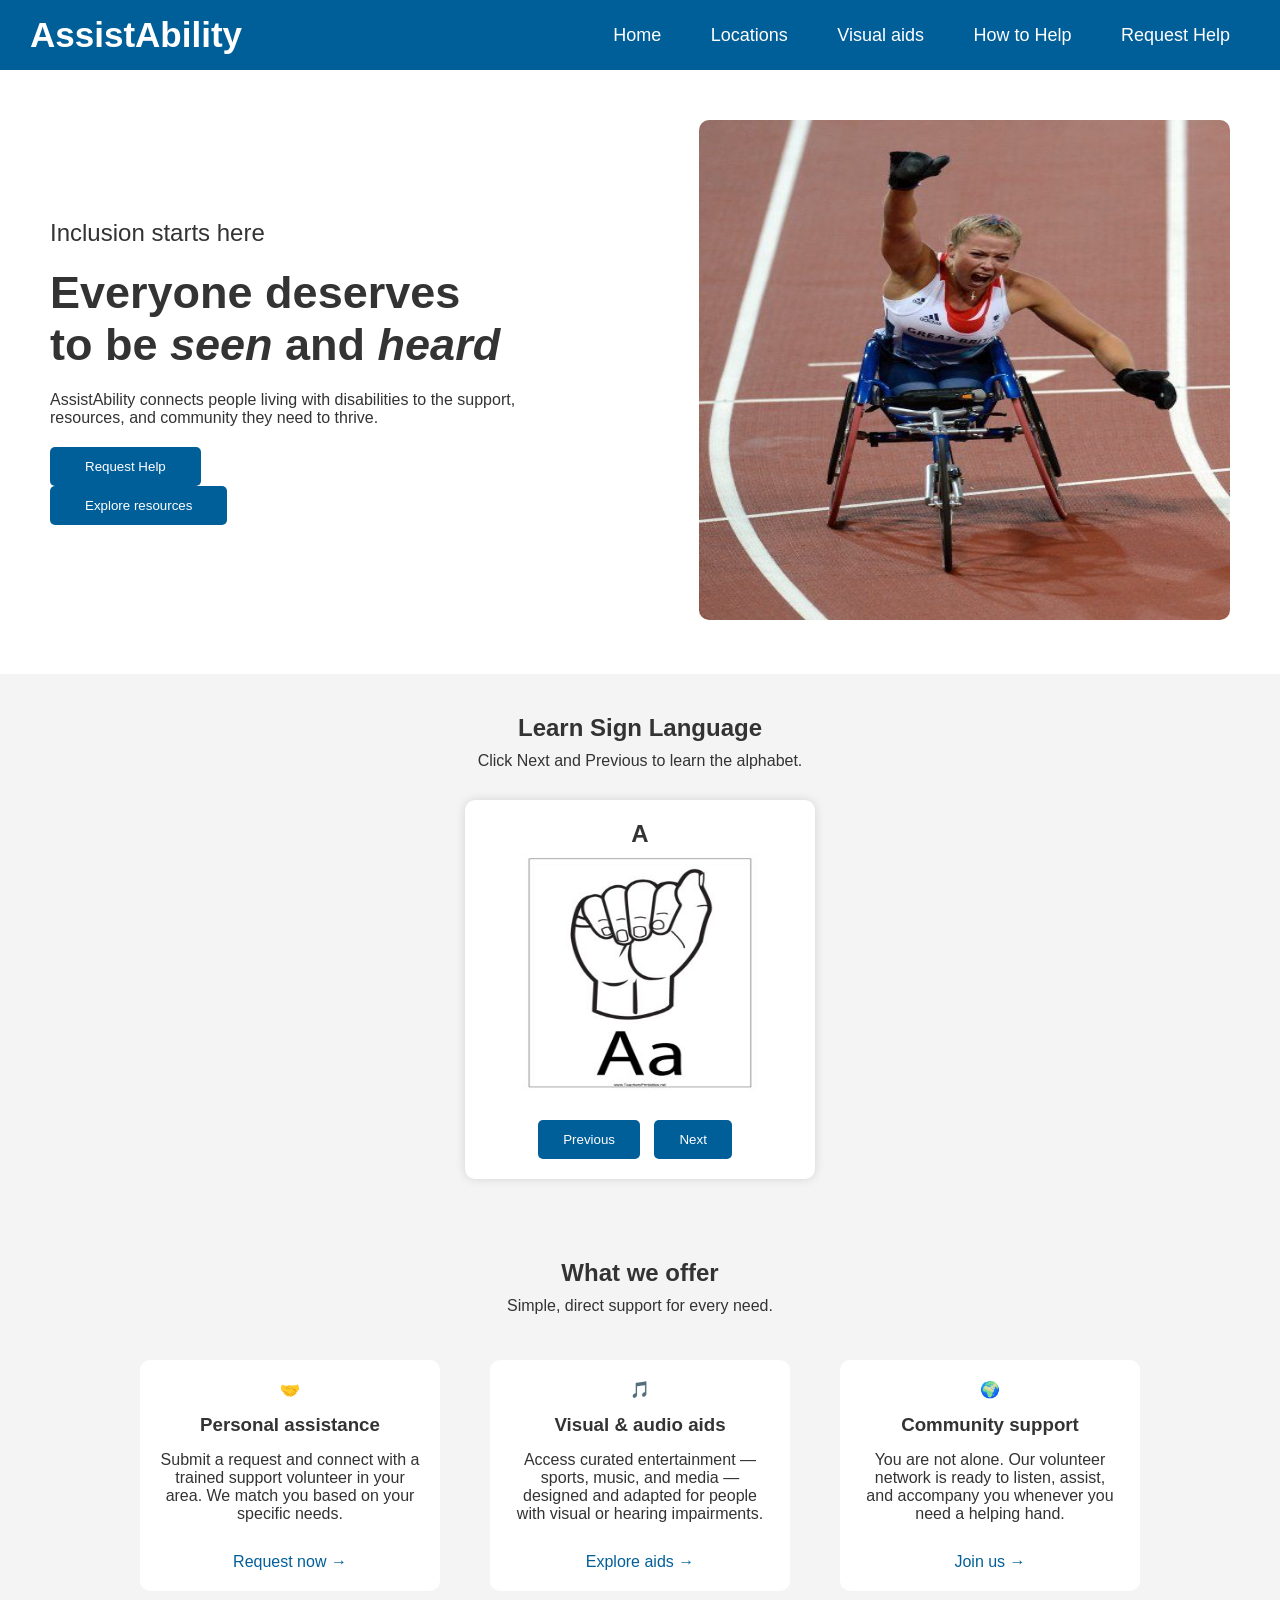
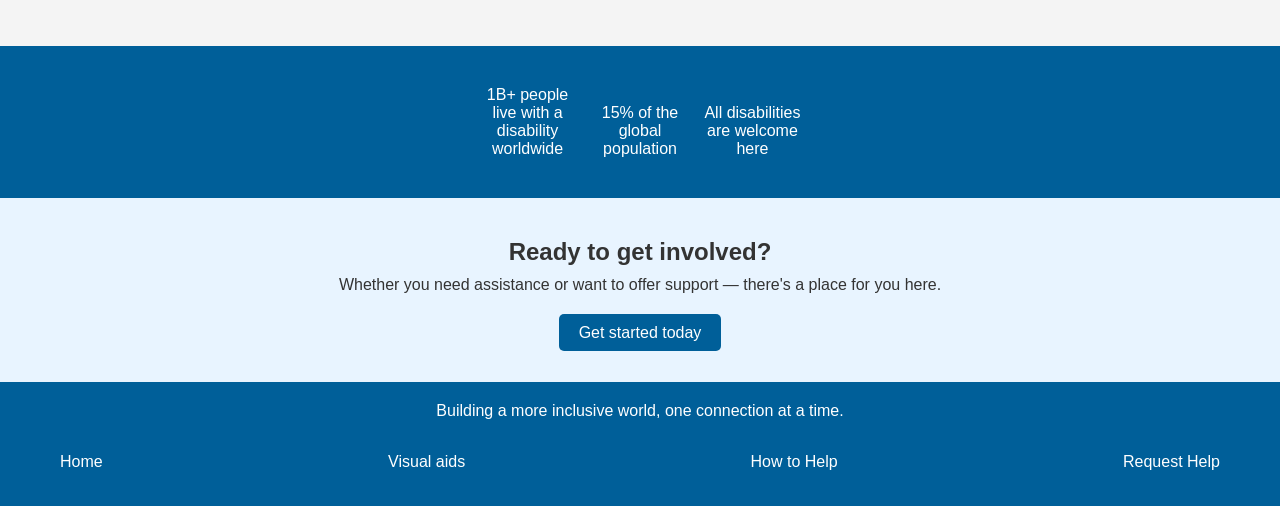
==== commit d29f66cd: "sign language learning javascript" ====
--- a/index.html
+++ b/index.html
@@ -4,7 +4,7 @@
         <meta charset="UTF-8">
     <meta name="viewport" content="width=device-width, initial-scale=1.0">
         <title>AssistAblity— Building an inclusive world</title>
-        <link rel="stylesheet" href="/css/style.css">
+        <link rel="stylesheet" href="css/style.css">
         <script src="javascript/myjavascript.js"></script>
     </head>
 <body>
@@ -17,7 +17,7 @@
     <div class="menu">
         <a href="index.html">Home</a>
         <a href="pages/location.html">Locations</a>
-        <a href="pages/visual aids.html">Visual aids</a>
+        <a href="pages/visual-aids.html">Visual aids</a>
         <a href="pages/support-guide.html">How to Help</a>
         <a href="pages/request.html">Request Help</a>
     </div>
@@ -33,13 +33,37 @@
             </p>
             <div>
                 <button><a href="pages/request.html">Request Help</a></button>
-                <button><a href="pages/visual aids.html">Explore resources</a></button>
+                <button><a href="pages/visual-aids.html">Explore resources</a></button>
             </div>
         </div>
         <div>
             <img src="assets/images/Photo Gallery_ The Power of Disability.jfif" alt="Person with disability participating in sport" height="500px" width="500px">
         </div>
     </header>
+    <section>
+
+    <h2>Learn Sign Language</h2>
+
+    <p>Click Next and Previous to learn the alphabet.</p>
+
+    <div class="alphabetLesson">
+
+        <h1 id="letter">A</h1>
+
+        <img id="signImage"
+        src="assets/images/a.jpg"
+        width="250"
+        height="250">
+
+        <br><br>
+
+        <button onclick="previousLetter()">Previous</button>
+
+        <button onclick="nextLetter()">Next</button>
+
+    </div>
+
+    </section>
     <section>
         <div>
             <h2>What we offer</h2>
@@ -58,7 +82,7 @@
                     <div>🎵</div>
                     <h3>Visual &amp; audio aids</h3>
                     <p>Access curated entertainment — sports, music, and media — designed and adapted for people with visual or hearing impairments.</p>
-                    <a href="pages/visual aids.html">Explore aids →</a>
+                    <a href="pages/visual-aids.html">Explore aids →</a>
                 </article>
 
                 <article>
@@ -101,7 +125,7 @@
             <p>Building a more inclusive world, one connection at a time.</p><br/>
             <nav>
                     <a href="index.html">Home</a>
-                    <a href="pages/visual aids.html">Visual aids</a>
+                    <a href="pages/visual-aids.html">Visual aids</a>
                     <a href="pages/support-guide.html">How to Help</a>
                     <a href="pages/request.html">Request Help</a>
                 
--- a/css/style.css
+++ b/css/style.css
@@ -276,4 +276,17 @@
 
 .card p{
     text-align:left;
+}
+.alphabetLesson{
+    text-align:center;
+    background:white;
+    width:350px;
+    margin:auto;
+    padding:20px;
+    border-radius:10px;
+    box-shadow:0 0 10px lightgray;
+}
+
+.alphabetLesson img{
+    border-radius:10px;
 }
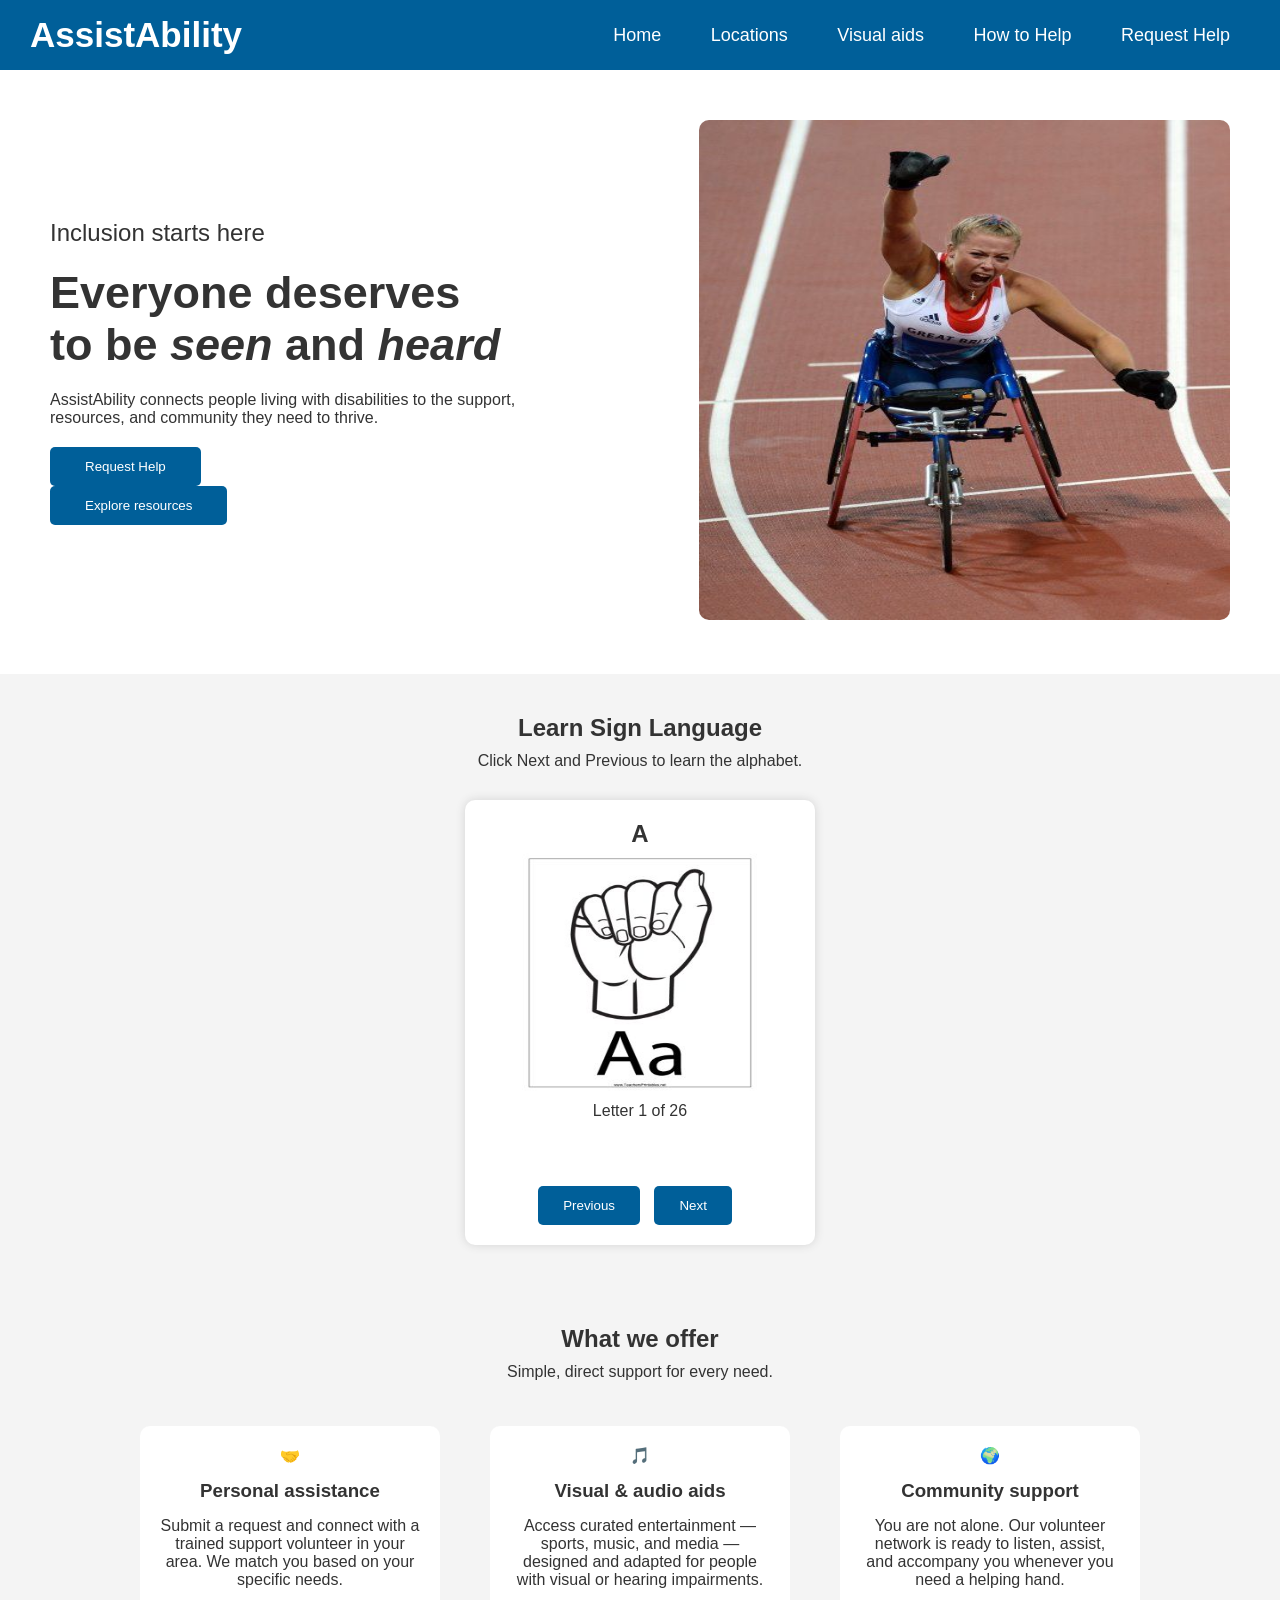
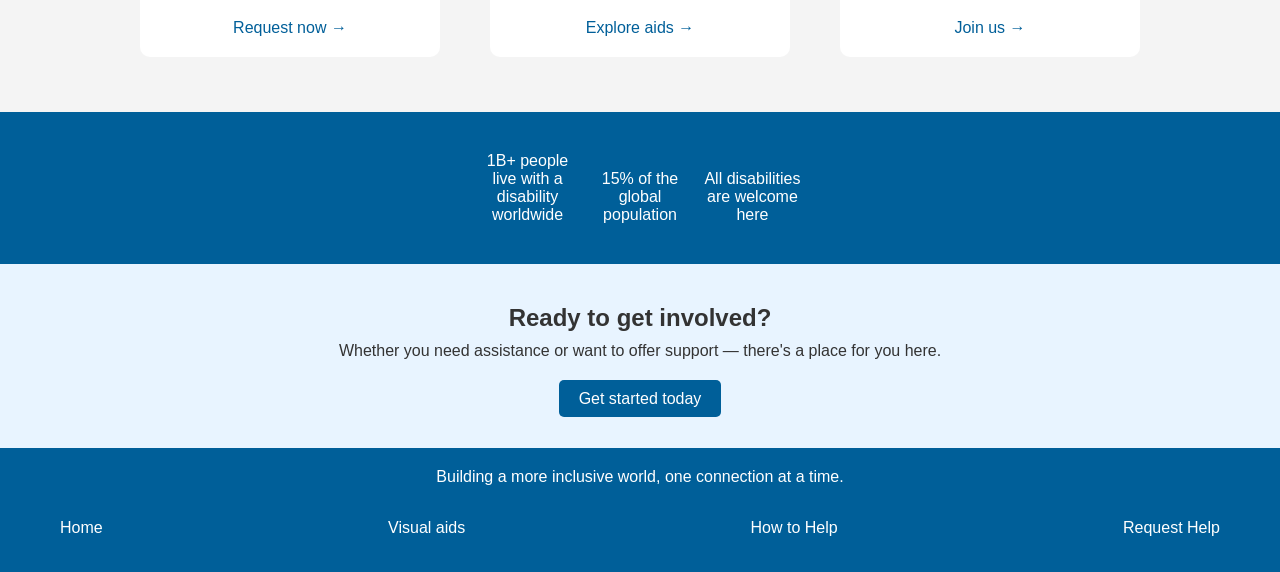
==== commit d7f88ad3: "javascript function renewinf" ====
--- a/index.html
+++ b/index.html
@@ -54,6 +54,8 @@
         src="assets/images/a.jpg"
         width="250"
         height="250">
+        <p id="progress">Letter 1 of 26</p>
+        <p id="message"></p>
 
         <br><br>
 
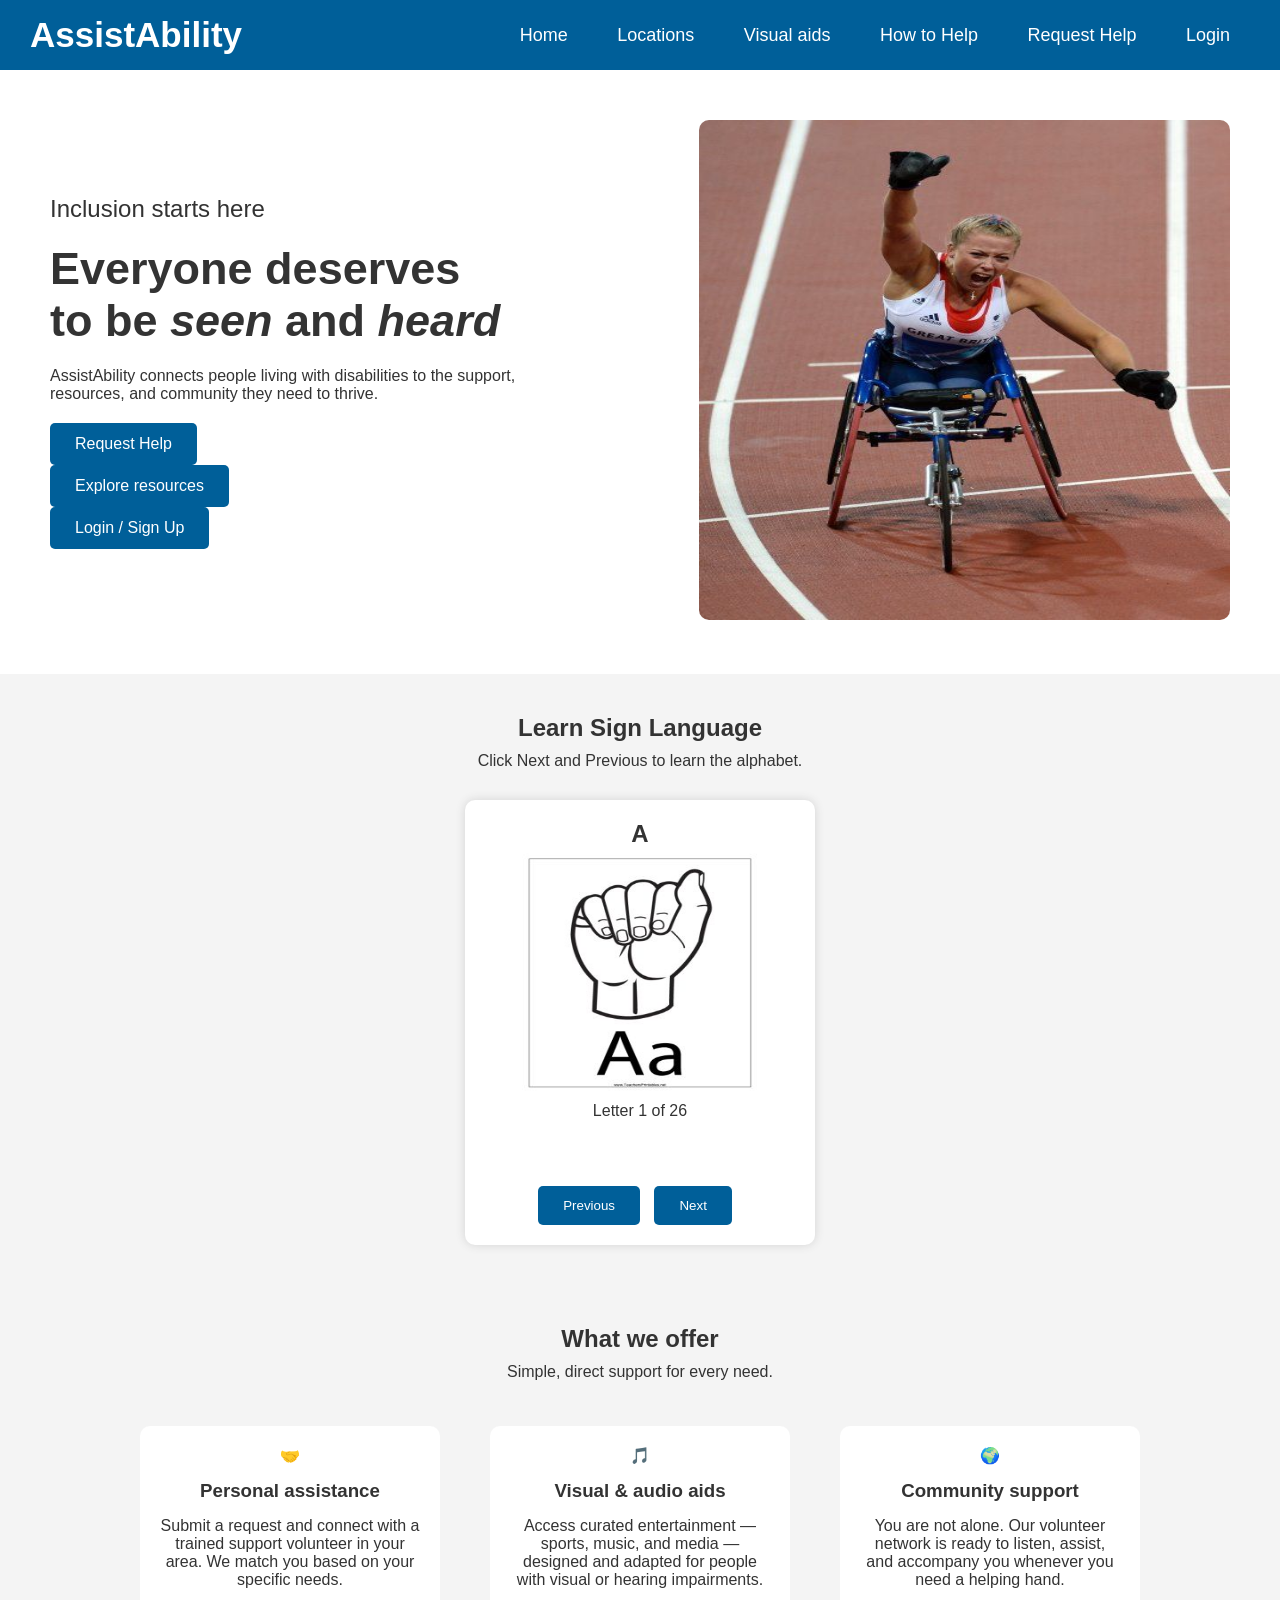
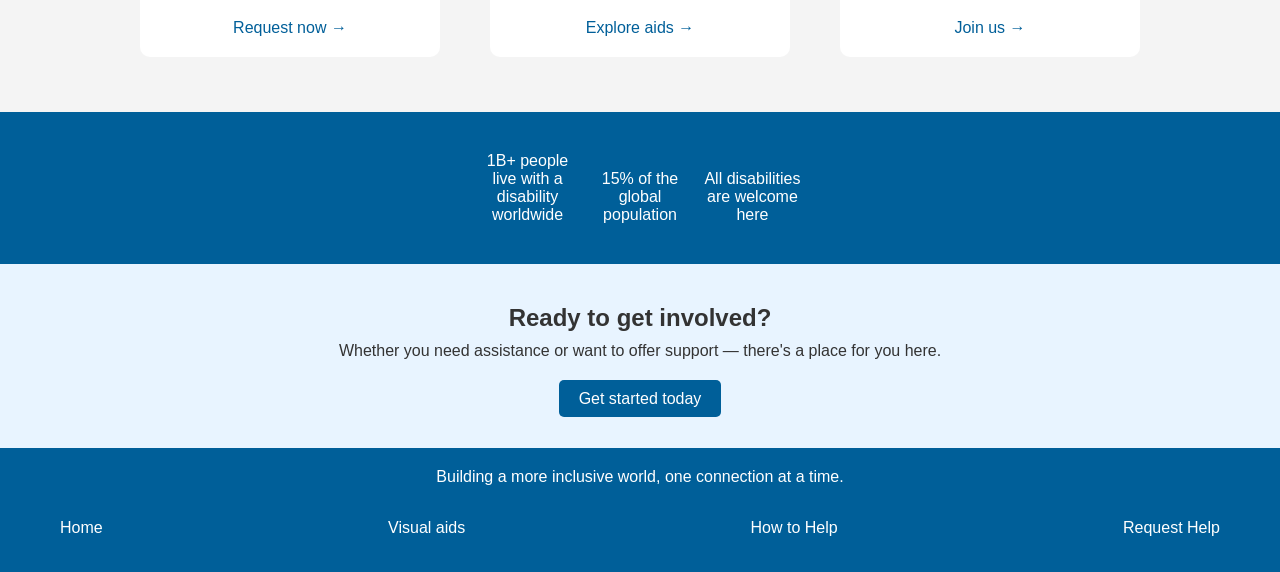
==== commit 83ad70b3: "the report attached" ====
--- a/index.html
+++ b/index.html
@@ -20,6 +20,7 @@
         <a href="pages/visual-aids.html">Visual aids</a>
         <a href="pages/support-guide.html">How to Help</a>
         <a href="pages/request.html">Request Help</a>
+        <a href="pages/login.html">Login</a>
     </div>
 
 </nav>
@@ -32,8 +33,9 @@
                 resources, and community they need to thrive.
             </p>
             <div>
-                <button><a href="pages/request.html">Request Help</a></button>
-                <button><a href="pages/visual-aids.html">Explore resources</a></button>
+                <a class="button-link" href="pages/request.html">Request Help</a>
+                <a class="button-link" href="pages/visual-aids.html">Explore resources</a>
+                <a class="button-link" href="pages/login.html">Login / Sign Up</a>
             </div>
         </div>
         <div>
--- a/css/style.css
+++ b/css/style.css
@@ -95,6 +95,22 @@
     background:#004070;
 }
 
+.button-link{
+    display:inline-block;
+    background:#005f99;
+    color:white;
+    padding:12px 25px;
+    border-radius:5px;
+    margin-right:10px;
+    cursor:pointer;
+    text-decoration:none;
+}
+
+.button-link:hover{
+    background:#004070;
+    color:white;
+}
+
 button a,footer a{
     color:white;
     text-decoration:none;
@@ -180,6 +196,90 @@
 
 footer a:hover{
     color:yellow;
+}
+
+.login-hero{
+    background:#e8f4ff;
+    text-align:center;
+    padding:40px 20px 20px;
+}
+
+.mini-title{
+    color:#005f99;
+    font-weight:bold;
+    letter-spacing:2px;
+    text-transform:uppercase;
+    margin-bottom:10px;
+}
+
+.login-page{
+    display:grid;
+    grid-template-columns:1.2fr 0.8fr;
+    gap:25px;
+    padding:40px;
+    background:#f7fbff;
+    align-items:center;
+}
+
+.role-card{
+    background:white;
+    border-radius:12px;
+    padding:25px;
+    box-shadow:0 0 10px lightgray;
+    max-width:600px;
+    margin:0 auto;
+}
+
+.image-panel img{
+    width:100%;
+    height:100%;
+    max-height:500px;
+    object-fit:cover;
+    border-radius:12px;
+    box-shadow:0 0 10px lightgray;
+}
+
+.role-card h2{
+    text-align:left;
+    margin-bottom:8px;
+}
+
+.auth-toggle{
+    display:flex;
+    gap:10px;
+    margin-bottom:20px;
+}
+
+.toggle-btn{
+    flex:1;
+    background:#e8f4ff;
+    color:#005f99;
+    border:1px solid #005f99;
+}
+
+.toggle-btn.active{
+    background:#005f99;
+    color:white;
+}
+
+.form-box{
+    margin-top:15px;
+    display:flex;
+    flex-direction:column;
+    gap:10px;
+}
+
+.form-box label{
+    display:flex;
+    flex-direction:column;
+    font-weight:bold;
+    color:#333;
+}
+
+.signup-form{
+    border-top:1px solid #ddd;
+    padding-top:15px;
+    margin-top:20px;
 }
 
 .request{
@@ -250,6 +350,14 @@
     border-radius:10px;
 }
 
+.video-thumb{
+    width:100%;
+    height:250px;
+    object-fit:cover;
+    border-radius:10px;
+    display:block;
+}
+
 .video h3{
     margin-bottom:15px;
 }
